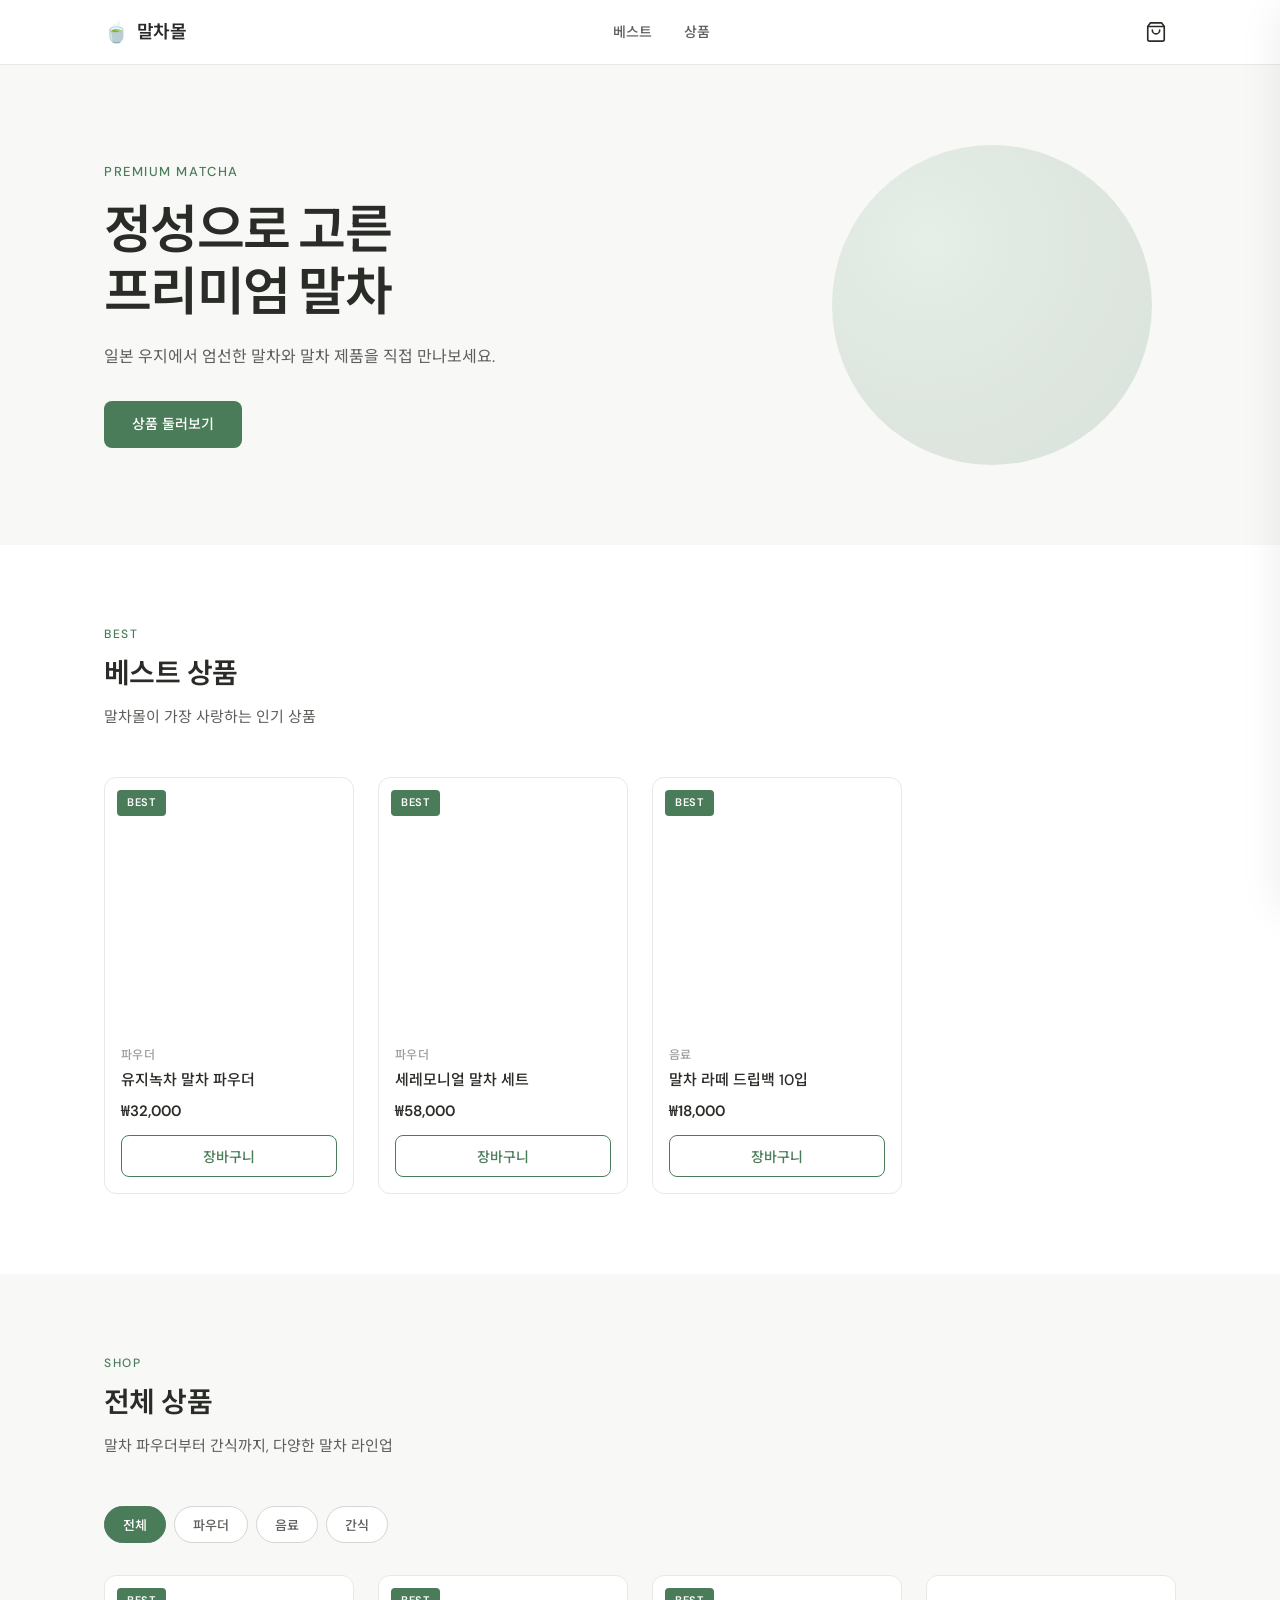
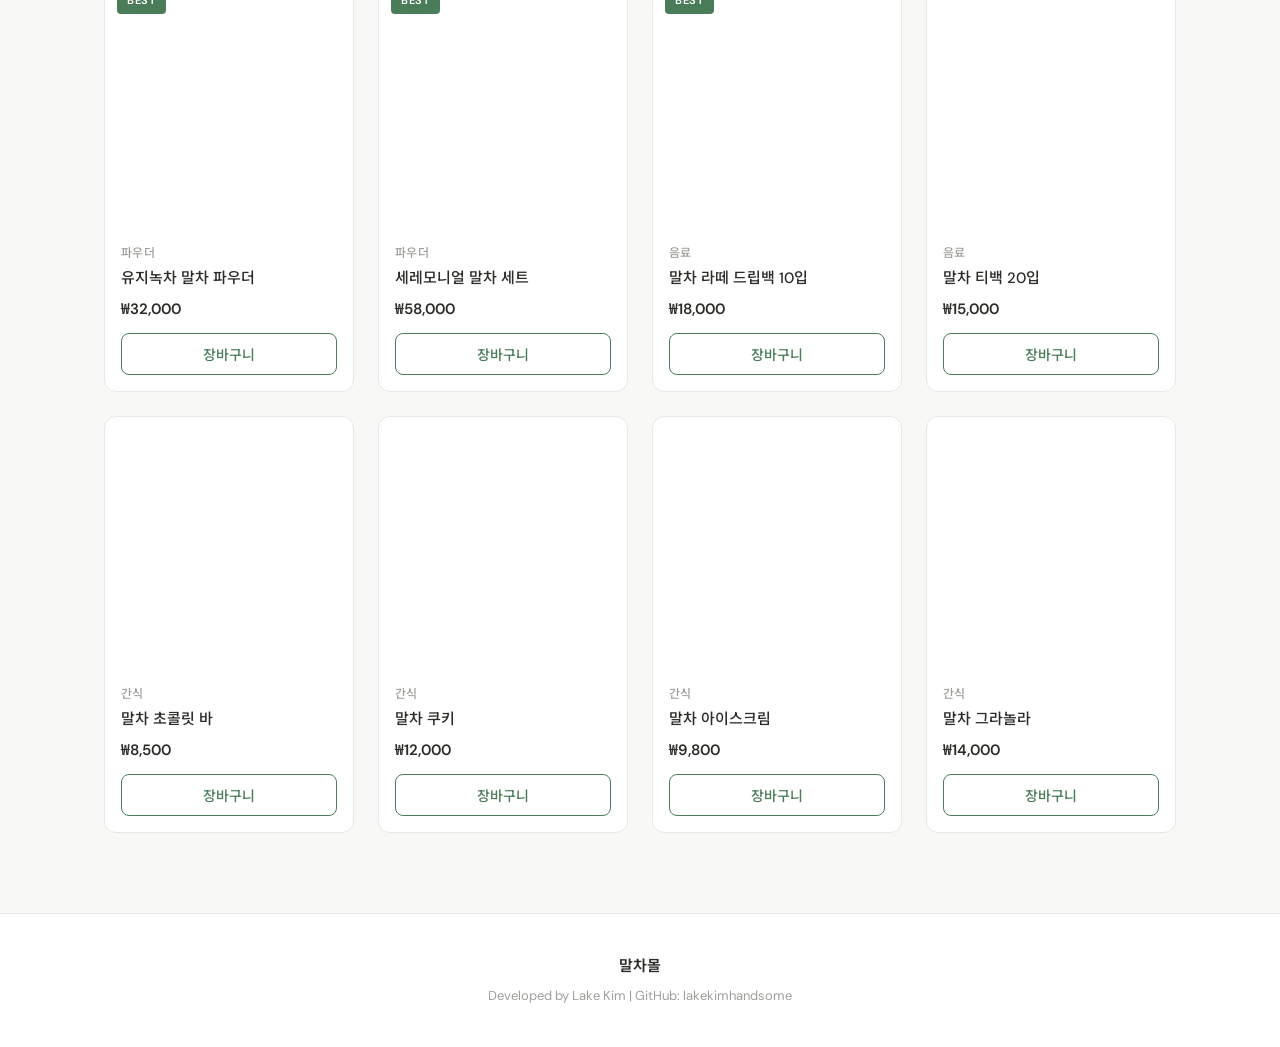
==== index.html @ f0ce4784 "first commmmmit" ====
<!DOCTYPE html>
<html lang="ko">

<head>
  <meta charset="UTF-8">
  <meta name="viewport" content="width=device-width, initial-scale=1.0">
  <meta name="description" content="말차몰 — 프리미엄 말차와 말차 제품을 만나보세요.">
  <title>말차몰 | Matcha Mall</title>
  <link rel="icon" href="favicon.svg" type="image/svg+xml">
  <link rel="preconnect" href="https://fonts.googleapis.com">
  <link rel="preconnect" href="https://fonts.gstatic.com" crossorigin>
  <link
    href="https://fonts.googleapis.com/css2?family=DM+Sans:ital,opsz,wght@0,9..40,400;0,9..40,500;0,9..40,600;1,9..40,400&family=Noto+Sans+KR:wght@300;400;500;600&display=swap"
    rel="stylesheet">
  <link rel="stylesheet" href="css/style.css">
</head>

<body>
  <header class="header">
    <nav class="nav container">
      <a href="index.html" class="logo">
        <span class="logo-icon" aria-hidden="true">🍵</span>
        말차몰
      </a>
      <ul class="nav-links">
        <li><a href="#best">베스트</a></li>
        <li><a href="#products">상품</a></li>
      </ul>
      <button type="button" class="cart-btn" id="cart-toggle" aria-label="장바구니 열기">
        <svg width="22" height="22" viewBox="0 0 24 24" fill="none" stroke="currentColor" stroke-width="1.8"
          stroke-linecap="round" stroke-linejoin="round" aria-hidden="true">
          <path d="M6 2L3 6v14a2 2 0 0 0 2 2h14a2 2 0 0 0 2-2V6l-3-4z" />
          <line x1="3" y1="6" x2="21" y2="6" />
          <path d="M16 10a4 4 0 0 1-8 0" />
        </svg>
        <span class="cart-count" id="cart-count">0</span>
      </button>
    </nav>
  </header>

  <section class="hero">
    <div class="hero-inner container">
      <p class="hero-label">Premium Matcha</p>
      <h1 class="hero-title">정성으로 고른<br>프리미엄 말차</h1>
      <p class="hero-desc">일본 우지에서 엄선한 말차와 말차 제품을 직접 만나보세요.</p>
      <a href="#products" class="btn btn-primary">상품 둘러보기</a>
    </div>
    <div class="hero-visual" aria-hidden="true">
      <div class="hero-circle"></div>
    </div>
  </section>

  <main>
    <section class="section" id="best">
      <div class="container">
        <div class="section-head">
          <span class="section-label">Best</span>
          <h2 class="section-title">베스트 상품</h2>
          <p class="section-desc">말차몰이 가장 사랑하는 인기 상품</p>
        </div>
        <div class="product-grid" id="best-products"></div>
      </div>
    </section>

    <section class="section section--alt" id="products">
      <div class="container">
        <div class="section-head">
          <span class="section-label">Shop</span>
          <h2 class="section-title">전체 상품</h2>
          <p class="section-desc">말차 파우더부터 간식까지, 다양한 말차 라인업</p>
        </div>
        <div class="filter-bar">
          <button type="button" class="filter-btn active" data-filter="all">전체</button>
          <button type="button" class="filter-btn" data-filter="powder">파우더</button>
          <button type="button" class="filter-btn" data-filter="drink">음료</button>
          <button type="button" class="filter-btn" data-filter="snack">간식</button>
        </div>
        <div class="product-grid" id="all-products"></div>
      </div>
    </section>
  </main>

  <footer class="footer">
    <div class="container footer-inner">
      <p class="footer-brand">말차몰</p>
      <p class="footer-copy">Developed by Lake Kim | GitHub: lakekimhandsome</p>
    </div>
  </footer>

  <!-- 장바구니 패널 -->
  <div class="cart-overlay" id="cart-overlay" aria-hidden="true"></div>
  <aside class="cart-panel" id="cart-panel" aria-label="장바구니">
    <div class="cart-header">
      <h2 class="cart-title">장바구니</h2>
      <button type="button" class="cart-close" id="cart-close" aria-label="장바구니 닫기">
        <svg width="20" height="20" viewBox="0 0 24 24" fill="none" stroke="currentColor" stroke-width="2"
          stroke-linecap="round" aria-hidden="true">
          <line x1="18" y1="6" x2="6" y2="18" />
          <line x1="6" y1="6" x2="18" y2="18" />
        </svg>
      </button>
    </div>
    <div class="cart-body" id="cart-items">
      <p class="cart-empty">장바구니가 비어 있습니다.</p>
    </div>
    <div class="cart-footer">
      <div class="cart-total">
        <span>합계</span>
        <strong id="cart-total">₩0</strong>
      </div>
      <button type="button" class="btn btn-primary btn-block" id="cart-checkout" disabled>주문하기</button>
    </div>
  </aside>

  <script src="js/data.js"></script>
  <script src="js/cart.js"></script>
  <script src="js/app.js"></script>
</body>

</html>
---- css/style.css ----
/* ── Variables ── */
:root {
  --white: #ffffff;
  --off-white: #f8f9f7;
  --gray-50: #f3f4f2;
  --gray-100: #e8e9e6;
  --gray-200: #d4d6d2;
  --gray-400: #9ca09a;
  --gray-600: #5c5f5a;
  --gray-800: #2a2c28;
  --matcha: #4a7c59;
  --matcha-light: #6b9e7a;
  --matcha-pale: #e8f0ea;
  --matcha-dark: #3a6348;
  --shadow-sm: 0 1px 3px rgba(0, 0, 0, 0.04);
  --shadow-md: 0 4px 20px rgba(0, 0, 0, 0.06);
  --shadow-lg: 0 8px 40px rgba(0, 0, 0, 0.08);
  --radius: 12px;
  --radius-sm: 8px;
  --font: 'DM Sans', 'Noto Sans KR', system-ui, sans-serif;
  --transition: 0.2s ease;
}

/* ── Reset ── */
*,
*::before,
*::after {
  box-sizing: border-box;
  margin: 0;
  padding: 0;
}

html {
  scroll-behavior: smooth;
}

body {
  font-family: var(--font);
  font-size: 15px;
  line-height: 1.6;
  color: var(--gray-800);
  background: var(--white);
  -webkit-font-smoothing: antialiased;
}

a {
  color: inherit;
  text-decoration: none;
}

img {
  display: block;
  max-width: 100%;
}

button {
  font-family: inherit;
  cursor: pointer;
  border: none;
  background: none;
}

ul {
  list-style: none;
}

.container {
  width: 100%;
  max-width: 1120px;
  margin: 0 auto;
  padding: 0 24px;
}

/* ── Header ── */
.header {
  position: sticky;
  top: 0;
  z-index: 100;
  background: rgba(255, 255, 255, 0.92);
  backdrop-filter: blur(12px);
  border-bottom: 1px solid var(--gray-100);
}

.nav {
  display: flex;
  align-items: center;
  justify-content: space-between;
  height: 64px;
}

.logo {
  display: flex;
  align-items: center;
  gap: 8px;
  font-size: 18px;
  font-weight: 600;
  letter-spacing: -0.02em;
}

.logo-icon {
  font-size: 20px;
}

.nav-links {
  display: flex;
  gap: 32px;
}

.nav-links a {
  font-size: 14px;
  font-weight: 500;
  color: var(--gray-600);
  transition: color var(--transition);
}

.nav-links a:hover {
  color: var(--matcha);
}

.cart-btn {
  position: relative;
  display: flex;
  align-items: center;
  justify-content: center;
  width: 40px;
  height: 40px;
  border-radius: 50%;
  color: var(--gray-800);
  transition: background var(--transition);
}

.cart-btn:hover {
  background: var(--gray-50);
}

.cart-count {
  position: absolute;
  top: 2px;
  right: 2px;
  min-width: 18px;
  height: 18px;
  padding: 0 5px;
  font-size: 11px;
  font-weight: 600;
  line-height: 18px;
  text-align: center;
  color: var(--white);
  background: var(--matcha);
  border-radius: 9px;
  opacity: 0;
  transform: scale(0.5);
  transition: opacity var(--transition), transform var(--transition);
}

.cart-count.visible {
  opacity: 1;
  transform: scale(1);
}

/* ── Hero ── */
.hero {
  position: relative;
  display: flex;
  align-items: center;
  min-height: 480px;
  padding: 60px 0;
  background: var(--off-white);
  overflow: hidden;
}

.hero-inner {
  position: relative;
  z-index: 1;
}

.hero-label {
  font-size: 13px;
  font-weight: 500;
  letter-spacing: 0.12em;
  text-transform: uppercase;
  color: var(--matcha);
  margin-bottom: 16px;
}

.hero-title {
  font-size: clamp(36px, 5vw, 52px);
  font-weight: 600;
  line-height: 1.2;
  letter-spacing: -0.03em;
  margin-bottom: 20px;
}

.hero-desc {
  font-size: 16px;
  color: var(--gray-600);
  max-width: 400px;
  margin-bottom: 32px;
}

.hero-visual {
  position: absolute;
  right: 10%;
  top: 50%;
  transform: translateY(-50%);
  pointer-events: none;
}

.hero-circle {
  width: 320px;
  height: 320px;
  border-radius: 50%;
  background: radial-gradient(circle at 30% 30%, #7ab88a 0%, #4a7c59 50%, #3a6348 100%);
  opacity: 0.15;
}

/* ── Buttons ── */
.btn {
  display: inline-flex;
  align-items: center;
  justify-content: center;
  padding: 12px 28px;
  font-size: 14px;
  font-weight: 500;
  border-radius: var(--radius-sm);
  transition: all var(--transition);
}

.btn-primary {
  color: var(--white);
  background: var(--matcha);
}

.btn-primary:hover {
  background: var(--matcha-dark);
}

.btn-primary:disabled {
  opacity: 0.4;
  cursor: not-allowed;
}

.btn-outline {
  color: var(--matcha);
  border: 1.5px solid var(--matcha);
  background: transparent;
}

.btn-outline:hover {
  background: var(--matcha-pale);
}

.btn-block {
  width: 100%;
}

/* ── Sections ── */
.section {
  padding: 80px 0;
}

.section--alt {
  background: var(--off-white);
}

.section-head {
  margin-bottom: 48px;
}

.section-label {
  display: block;
  font-size: 12px;
  font-weight: 500;
  letter-spacing: 0.14em;
  text-transform: uppercase;
  color: var(--matcha);
  margin-bottom: 8px;
}

.section-title {
  font-size: 28px;
  font-weight: 600;
  letter-spacing: -0.02em;
  margin-bottom: 8px;
}

.section-desc {
  font-size: 15px;
  color: var(--gray-600);
}

/* ── Filter ── */
.filter-bar {
  display: flex;
  gap: 8px;
  margin-bottom: 32px;
  flex-wrap: wrap;
}

.filter-btn {
  padding: 8px 18px;
  font-size: 13px;
  font-weight: 500;
  color: var(--gray-600);
  border-radius: 20px;
  border: 1px solid var(--gray-200);
  background: var(--white);
  transition: all var(--transition);
}

.filter-btn:hover {
  border-color: var(--matcha-light);
  color: var(--matcha);
}

.filter-btn.active {
  color: var(--white);
  background: var(--matcha);
  border-color: var(--matcha);
}

/* ── Product Grid ── */
.product-grid {
  display: grid;
  grid-template-columns: repeat(auto-fill, minmax(240px, 1fr));
  gap: 24px;
}

.product-card {
  background: var(--white);
  border-radius: var(--radius);
  border: 1px solid var(--gray-100);
  overflow: hidden;
  transition: box-shadow var(--transition), transform var(--transition);
}

.product-card:hover {
  box-shadow: var(--shadow-md);
  transform: translateY(-2px);
}

.product-card-link {
  display: block;
}

.product-image-wrap {
  position: relative;
  aspect-ratio: 1;
  overflow: hidden;
}

.product-image {
  width: 100%;
  height: 100%;
  background-size: cover;
  background-position: center;
  background-repeat: no-repeat;
  transition: transform 0.4s ease;
}

.product-card:hover .product-image {
  transform: scale(1.04);
}

.product-badge {
  position: absolute;
  top: 12px;
  left: 12px;
  z-index: 1;
  padding: 4px 10px;
  font-size: 11px;
  font-weight: 600;
  letter-spacing: 0.06em;
  color: var(--white);
  background: var(--matcha);
  border-radius: 4px;
}

.product-card-body {
  padding: 16px 16px 12px;
}

.product-category {
  font-size: 12px;
  font-weight: 500;
  color: var(--gray-400);
  letter-spacing: 0.04em;
}

.product-name {
  font-size: 15px;
  font-weight: 500;
  margin: 4px 0 8px;
  line-height: 1.4;
}

.product-price {
  font-size: 15px;
  font-weight: 600;
  color: var(--gray-800);
}

.product-card .btn-add-cart {
  width: calc(100% - 32px);
  margin: 0 16px 16px;
  padding: 10px;
}

/* ── Product Detail ── */
.product-detail-page {
  padding: 40px 0 80px;
}

.back-link {
  display: inline-flex;
  align-items: center;
  gap: 6px;
  font-size: 14px;
  color: var(--gray-600);
  margin-bottom: 32px;
  transition: color var(--transition);
}

.back-link:hover {
  color: var(--matcha);
}

.product-detail {
  display: grid;
  grid-template-columns: 1fr 1fr;
  gap: 48px;
  align-items: start;
}

.product-detail-image-wrap {
  position: relative;
  border-radius: var(--radius);
  overflow: hidden;
  aspect-ratio: 1;
  border: 1px solid var(--gray-100);
}

.product-image--large {
  border-radius: var(--radius);
}

.product-badge--detail {
  top: 20px;
  left: 20px;
  font-size: 12px;
  padding: 6px 14px;
}

.product-detail-name {
  font-size: 28px;
  font-weight: 600;
  letter-spacing: -0.02em;
  margin: 8px 0 12px;
  line-height: 1.3;
}

.product-detail-price {
  font-size: 22px;
  font-weight: 600;
  margin-bottom: 20px;
}

.product-detail-desc {
  font-size: 15px;
  color: var(--gray-600);
  margin-bottom: 24px;
  line-height: 1.7;
}

.product-detail-list {
  padding: 20px;
  background: var(--off-white);
  border-radius: var(--radius-sm);
  margin-bottom: 32px;
}

.product-detail-list li {
  font-size: 14px;
  color: var(--gray-600);
  padding: 4px 0;
}

.product-detail-list li::before {
  content: '·';
  margin-right: 8px;
  color: var(--matcha);
}

.product-detail-actions {
  display: flex;
  gap: 16px;
  align-items: center;
}

.qty-control,
.cart-item-qty {
  display: flex;
  align-items: center;
  gap: 0;
  border: 1px solid var(--gray-200);
  border-radius: var(--radius-sm);
}

.qty-btn {
  width: 40px;
  height: 40px;
  font-size: 18px;
  color: var(--gray-600);
  transition: background var(--transition);
}

.qty-btn:hover {
  background: var(--gray-50);
}

.qty-value {
  width: 36px;
  text-align: center;
  font-size: 15px;
  font-weight: 500;
}

.not-found {
  text-align: center;
  padding: 80px 0;
  color: var(--gray-600);
}

.not-found a {
  color: var(--matcha);
  font-weight: 500;
}

/* ── Cart Panel ── */
.cart-overlay {
  position: fixed;
  inset: 0;
  z-index: 200;
  background: rgba(0, 0, 0, 0.3);
  opacity: 0;
  visibility: hidden;
  transition: opacity 0.3s ease, visibility 0.3s ease;
}

.cart-overlay.open {
  opacity: 1;
  visibility: visible;
}

.cart-panel {
  position: fixed;
  top: 0;
  right: 0;
  z-index: 201;
  width: 100%;
  max-width: 400px;
  height: 100vh;
  background: var(--white);
  box-shadow: var(--shadow-lg);
  display: flex;
  flex-direction: column;
  transform: translateX(100%);
  transition: transform 0.3s ease;
}

.cart-panel.open {
  transform: translateX(0);
}

.cart-header {
  display: flex;
  align-items: center;
  justify-content: space-between;
  padding: 20px 24px;
  border-bottom: 1px solid var(--gray-100);
}

.cart-title {
  font-size: 18px;
  font-weight: 600;
}

.cart-close {
  display: flex;
  align-items: center;
  justify-content: center;
  width: 36px;
  height: 36px;
  border-radius: 50%;
  color: var(--gray-600);
  transition: background var(--transition);
}

.cart-close:hover {
  background: var(--gray-50);
}

.cart-body {
  flex: 1;
  overflow-y: auto;
  padding: 16px 24px;
}

.cart-empty {
  text-align: center;
  padding: 48px 0;
  color: var(--gray-400);
  font-size: 14px;
}

.cart-item {
  display: flex;
  gap: 12px;
  padding: 16px 0;
  border-bottom: 1px solid var(--gray-100);
}

.cart-item-image {
  width: 72px;
  height: 72px;
  border-radius: var(--radius-sm);
  flex-shrink: 0;
}

.cart-item-info {
  flex: 1;
  min-width: 0;
}

.cart-item-name {
  font-size: 14px;
  font-weight: 500;
  margin-bottom: 4px;
  line-height: 1.4;
}

.cart-item-price {
  font-size: 13px;
  color: var(--gray-600);
  margin-bottom: 8px;
}

.cart-item-qty .qty-btn {
  width: 28px;
  height: 28px;
  font-size: 14px;
}

.cart-item-qty .qty-value {
  width: 28px;
  font-size: 13px;
}

.cart-item-remove {
  display: flex;
  align-items: center;
  justify-content: center;
  width: 32px;
  height: 32px;
  color: var(--gray-400);
  border-radius: 50%;
  flex-shrink: 0;
  transition: all var(--transition);
}

.cart-item-remove:hover {
  color: #c0392b;
  background: #fdecea;
}

.cart-footer {
  padding: 20px 24px;
  border-top: 1px solid var(--gray-100);
}

.cart-total {
  display: flex;
  justify-content: space-between;
  align-items: center;
  margin-bottom: 16px;
  font-size: 15px;
}

.cart-total strong {
  font-size: 20px;
  font-weight: 600;
}

/* ── Footer ── */
.footer {
  padding: 40px 0;
  border-top: 1px solid var(--gray-100);
  background: var(--white);
}

.footer-inner {
  display: flex;
  flex-direction: column;
  align-items: center;
  gap: 8px;
}

.footer-brand {
  font-size: 15px;
  font-weight: 600;
}

.footer-copy {
  font-size: 13px;
  color: var(--gray-400);
}

.footer-copy a {
  color: var(--matcha);
  transition: color var(--transition);
}

.footer-copy a:hover {
  color: var(--matcha-dark);
}

/* ── Responsive ── */
@media (max-width: 768px) {
  .nav-links {
    display: none;
  }

  .hero {
    min-height: 360px;
    padding: 40px 0;
  }

  .hero-visual {
    display: none;
  }

  .section {
    padding: 56px 0;
  }

  .product-detail {
    grid-template-columns: 1fr;
    gap: 32px;
  }

  .product-detail-actions {
    flex-direction: column;
  }

  .product-detail-actions .btn-primary {
    width: 100%;
  }

  .qty-control {
    width: 100%;
    justify-content: center;
  }
}

@media (max-width: 480px) {
  .product-grid {
    grid-template-columns: repeat(2, 1fr);
    gap: 16px;
  }

  .product-card-body {
    padding: 12px 12px 8px;
  }

  .product-name {
    font-size: 13px;
  }

  .product-card .btn-add-cart {
    width: calc(100% - 24px);
    margin: 0 12px 12px;
    font-size: 12px;
    padding: 8px;
  }
}
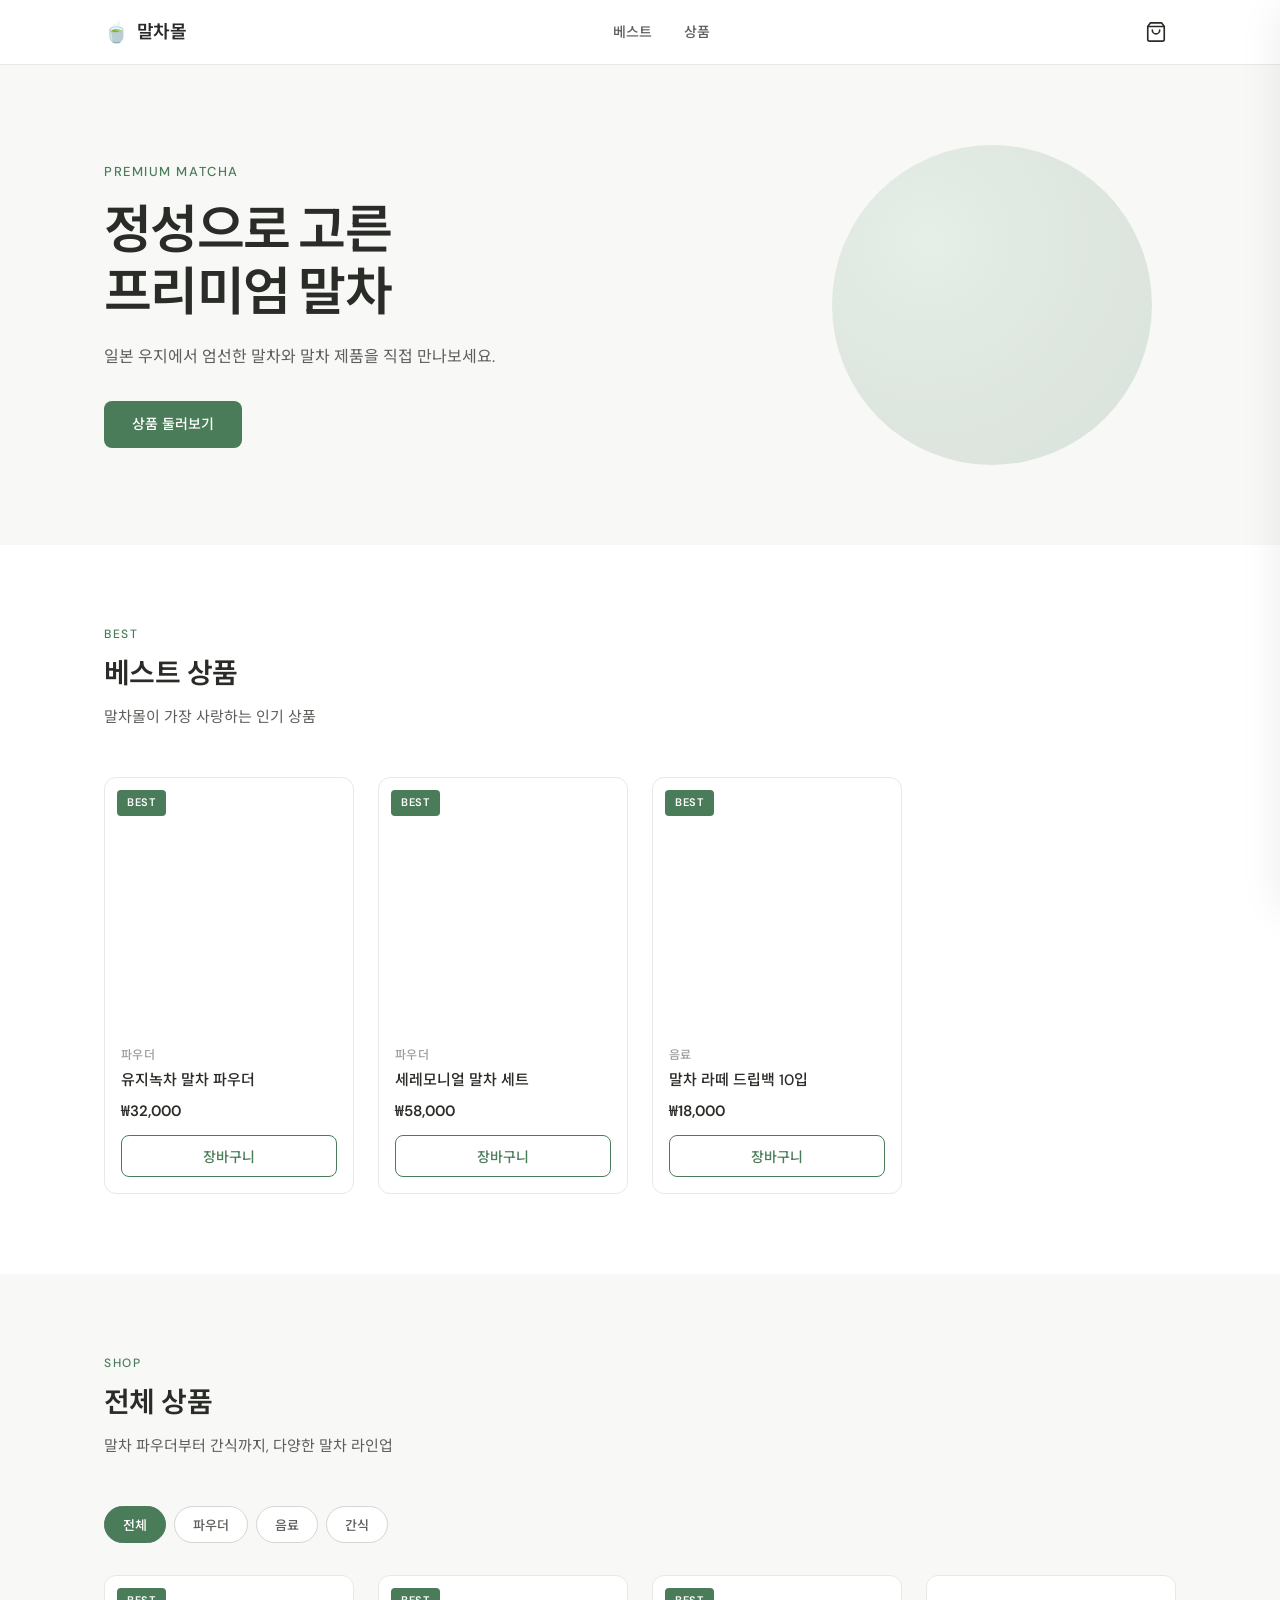
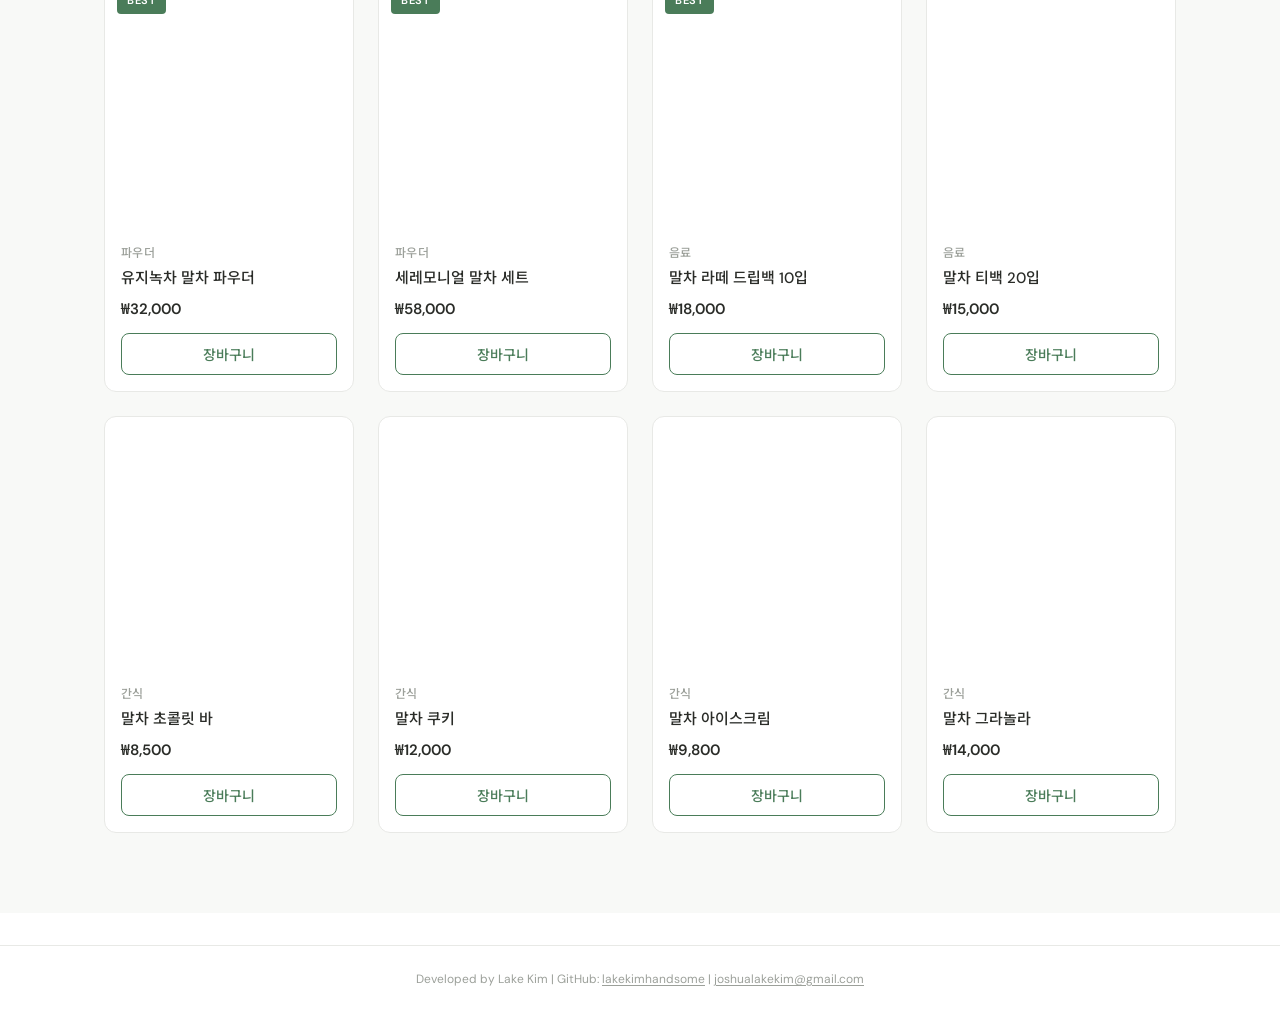
==== commit 16d558a0: "change footer" ====
--- a/index.html
+++ b/index.html
@@ -80,11 +80,8 @@
     </section>
   </main>
 
-  <footer class="footer">
-    <div class="container footer-inner">
-      <p class="footer-brand">말차몰</p>
-      <p class="footer-copy">Developed by Lake Kim | GitHub: lakekimhandsome</p>
-    </div>
+  <footer class="site-footer">
+    <p class="site-footer__copy">Developed by Lake Kim | GitHub: <a href="https://github.com/lakekimhandsome" target="_blank" rel="noopener noreferrer">lakekimhandsome</a> | <a href="mailto:joshualakekim@gmail.com">joshualakekim@gmail.com</a></p>
   </footer>
 
   <!-- 장바구니 패널 -->
--- a/css/style.css
+++ b/css/style.css
@@ -723,6 +723,30 @@
   color: var(--matcha-dark);
 }
 
+.site-footer {
+  margin-top: 32px;
+  padding: 24px 20px;
+  border-top: 1px solid var(--gray-100);
+  text-align: center;
+  background: var(--white);
+}
+
+.site-footer__copy {
+  font-size: 0.75rem;
+  color: var(--gray-400);
+}
+
+.site-footer__copy a {
+  color: inherit;
+  text-decoration: underline;
+  text-underline-offset: 2px;
+  transition: color var(--transition);
+}
+
+.site-footer__copy a:hover {
+  color: var(--matcha);
+}
+
 /* ── Responsive ── */
 @media (max-width: 768px) {
   .nav-links {
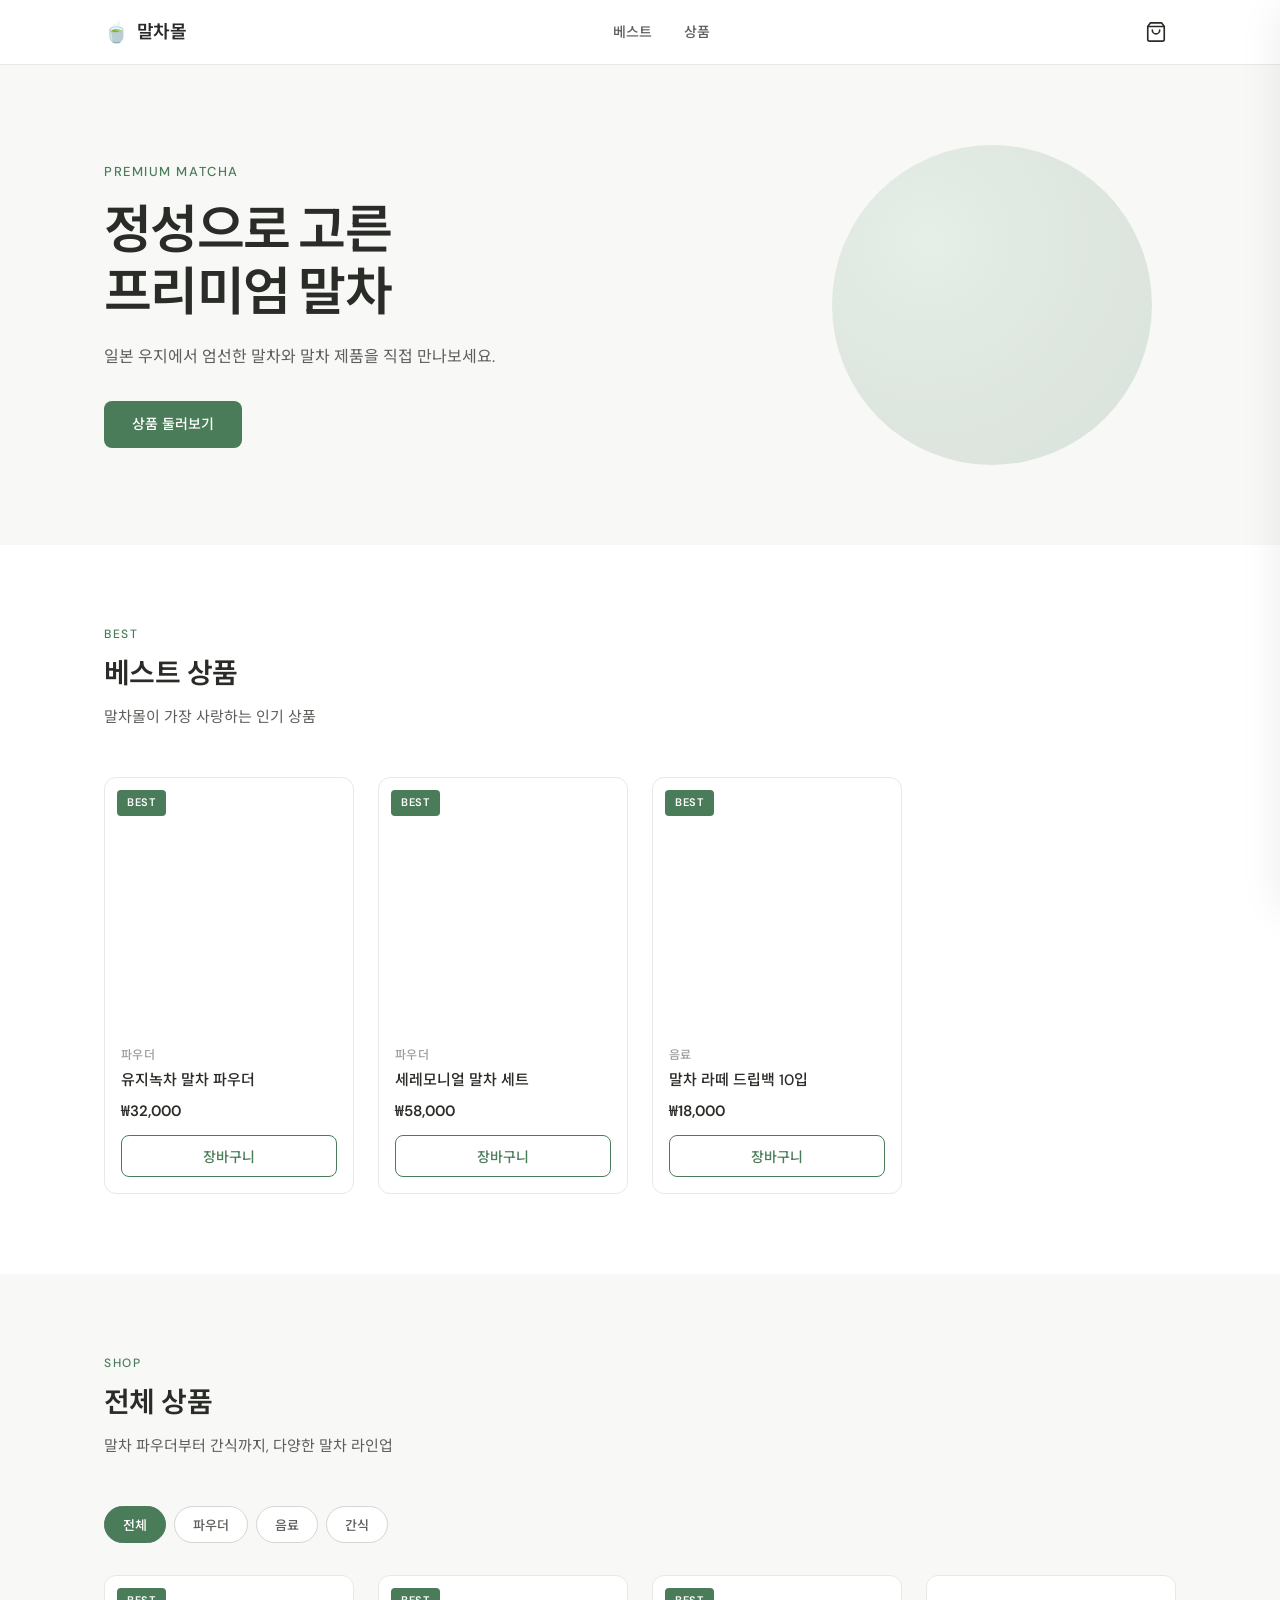
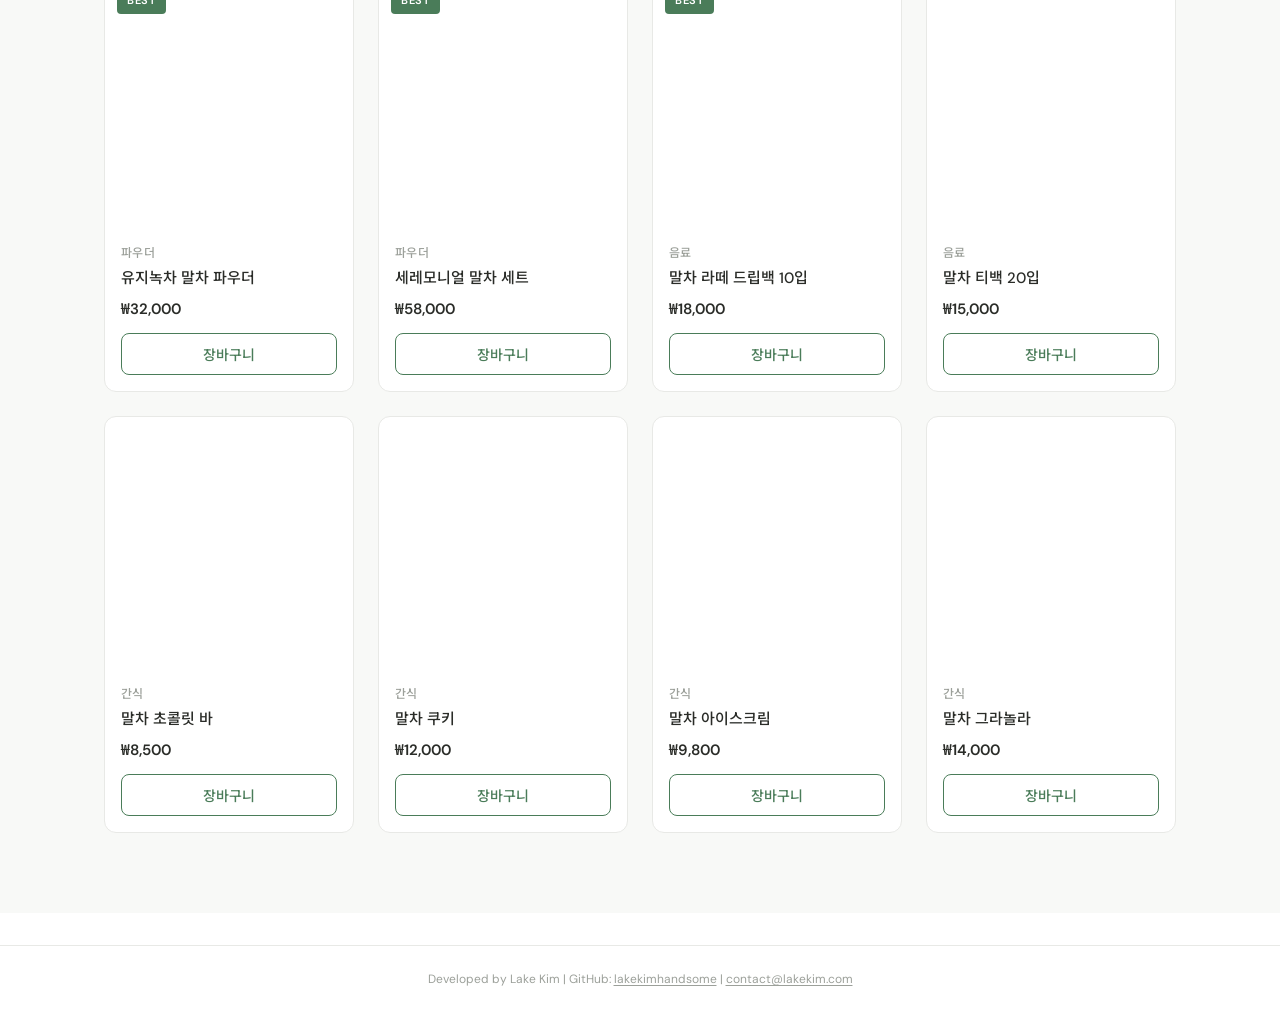
==== commit 02c1b6c8: "update footer email to contact@lakekim.com" ====
--- a/index.html
+++ b/index.html
@@ -3,7 +3,7 @@
 
 <head>
   <meta charset="UTF-8">
-  <meta name="viewport" content="width=device-width, initial-scale=1.0">
+  <meta name="viewport" content="width=device-width, initial-scale=1.0, viewport-fit=cover">
   <meta name="description" content="말차몰 — 프리미엄 말차와 말차 제품을 만나보세요.">
   <title>말차몰 | Matcha Mall</title>
   <link rel="icon" href="favicon.svg" type="image/svg+xml">
@@ -81,7 +81,7 @@
   </main>
 
   <footer class="site-footer">
-    <p class="site-footer__copy">Developed by Lake Kim | GitHub: <a href="https://github.com/lakekimhandsome" target="_blank" rel="noopener noreferrer">lakekimhandsome</a> | <a href="mailto:joshualakekim@gmail.com">joshualakekim@gmail.com</a></p>
+    <p class="site-footer__copy">Developed by Lake Kim | GitHub: <a href="https://github.com/lakekimhandsome" target="_blank" rel="noopener noreferrer">lakekimhandsome</a> | <a href="mailto:contact@lakekim.com">contact@lakekim.com</a></p>
   </footer>
 
   <!-- 장바구니 패널 -->
--- a/css/style.css
+++ b/css/style.css
@@ -555,16 +555,20 @@
   position: fixed;
   top: 0;
   right: 0;
+  bottom: 0;
   z-index: 201;
   width: 100%;
   max-width: 400px;
   height: 100vh;
+  height: 100dvh;
+  max-height: 100dvh;
   background: var(--white);
   box-shadow: var(--shadow-lg);
   display: flex;
   flex-direction: column;
   transform: translateX(100%);
   transition: transform 0.3s ease;
+  overflow: hidden;
 }
 
 .cart-panel.open {
@@ -577,6 +581,7 @@
   justify-content: space-between;
   padding: 20px 24px;
   border-bottom: 1px solid var(--gray-100);
+  flex-shrink: 0;
 }
 
 .cart-title {
@@ -601,7 +606,9 @@
 
 .cart-body {
   flex: 1;
+  min-height: 0;
   overflow-y: auto;
+  -webkit-overflow-scrolling: touch;
   padding: 16px 24px;
 }
 
@@ -673,8 +680,11 @@
 }
 
 .cart-footer {
+  flex-shrink: 0;
   padding: 20px 24px;
+  padding-bottom: calc(20px + env(safe-area-inset-bottom, 0px));
   border-top: 1px solid var(--gray-100);
+  background: var(--white);
 }
 
 .cart-total {
